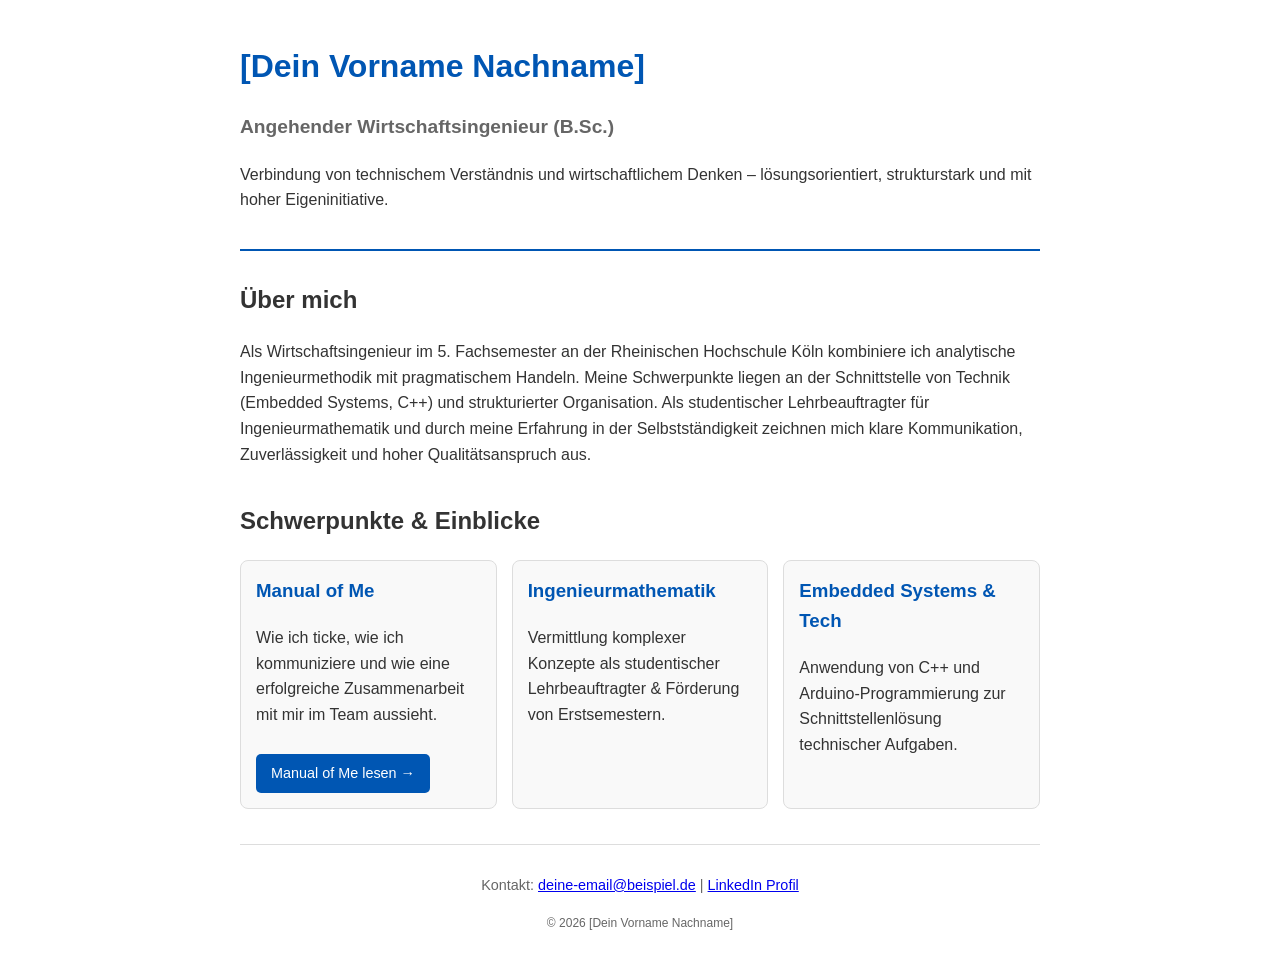
==== johnny.html @ 97c365d3 "Add files via upload" ====
<!DOCTYPE html>
<html lang="de">
<head>
    <meta charset="UTF-8">
    <meta name="viewport" content="width=device-width, initial-scale=1.0">
    <title>Portfolio | Angehender Wirtschaftsingenieur</title>
    <style>
        body { font-family: Arial, sans-serif; line-height: 1.6; max-width: 800px; margin: 0 auto; padding: 20px; color: #333; }
        header { border-bottom: 2px solid #0056b3; padding-bottom: 20px; margin-bottom: 30px; }
        h1 { color: #0056b3; margin-bottom: 5px; }
        .subtitle { font-size: 1.2em; color: #666; font-weight: bold; }
        section { margin-bottom: 35px; }
        .grid { display: grid; grid-template-columns: repeat(auto-fit, minmax(220px, 1fr)); gap: 15px; margin-top: 15px; }
        .card { border: 1px solid #ddd; padding: 15px; border-radius: 8px; background: #f9f9f9; }
        .card h3 { margin-top: 0; color: #0056b3; }
        .btn { display: inline-block; padding: 8px 15px; background-color: #0056b3; color: white; text-decoration: none; border-radius: 5px; font-size: 0.9em; margin-top: 10px; }
        footer { border-top: 1px solid #ddd; padding-top: 15px; font-size: 0.9em; color: #666; text-align: center; }
    </style>
</head>
<body>

    <!-- 1. Hero-Header -->
    <header>
        <h1>[Dein Vorname Nachname]</h1>
        <p class="subtitle">Angehender Wirtschaftsingenieur (B.Sc.)</p>
        <p>Verbindung von technischem Verständnis und wirtschaftlichem Denken – lösungsorientiert, strukturstark und mit hoher Eigeninitiative.</p>
    </header>

    <!-- 2. About / Profil -->
    <section>
        <h2>Über mich</h2>
        <p>
            Als Wirtschaftsingenieur im 5. Fachsemester an der Rheinischen Hochschule Köln kombiniere ich analytische Ingenieurmethodik mit pragmatischem Handeln. Meine Schwerpunkte liegen an der Schnittstelle von Technik (Embedded Systems, C++) und strukturierter Organisation. Als studentischer Lehrbeauftragter für Ingenieurmathematik und durch meine Erfahrung in der Selbstständigkeit zeichnen mich klare Kommunikation, Zuverlässigkeit und hoher Qualitätsanspruch aus.
        </p>
    </section>

    <!-- 3. Schwerpunkte & Highlights -->
    <section>
        <h2>Schwerpunkte & Einblicke</h2>
        <div class="grid">
            
            <div class="card">
                <h3>Manual of Me</h3>
                <p>Wie ich ticke, wie ich kommuniziere und wie eine erfolgreiche Zusammenarbeit mit mir im Team aussieht.</p>
                <a href="manual-of-me.html" class="btn">Manual of Me lesen →</a>
            </div>

            <div class="card">
                <h3>Ingenieurmathematik</h3>
                <p>Vermittlung komplexer Konzepte als studentischer Lehrbeauftragter & Förderung von Erstsemestern.</p>
            </div>

            <div class="card">
                <h3>Embedded Systems & Tech</h3>
                <p>Anwendung von C++ und Arduino-Programmierung zur Schnittstellenlösung technischer Aufgaben.</p>
            </div>

        </div>
    </section>

    <!-- 4. Footer / Kontakt -->
    <footer>
        <p>Kontakt: <a href="mailto:deine-email@beispiel.de">deine-email@beispiel.de</a> | <a href="https://linkedin.com/in/deinprofil" target="_blank">LinkedIn Profil</a></p>
        <p><small>&copy; 2026 [Dein Vorname Nachname]</small></p>
    </footer>

</body>
</html>
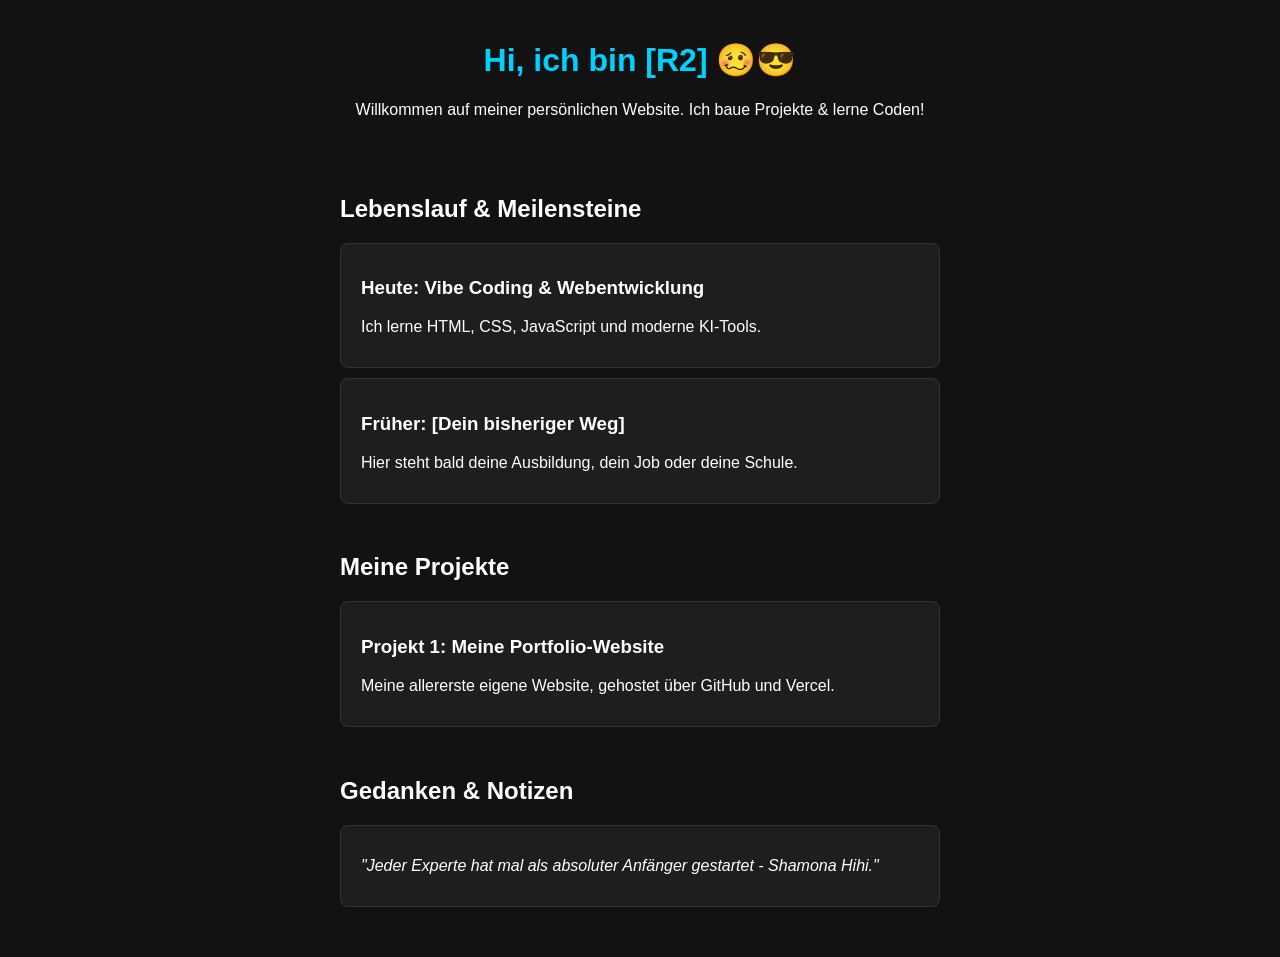
==== commit dacbacab: "Add files via upload" ====
--- a/johnny.html
+++ b/johnny.html
@@ -3,66 +3,42 @@
 <head>
     <meta charset="UTF-8">
     <meta name="viewport" content="width=device-width, initial-scale=1.0">
-    <title>Portfolio | Angehender Wirtschaftsingenieur</title>
-    <style>
-        body { font-family: Arial, sans-serif; line-height: 1.6; max-width: 800px; margin: 0 auto; padding: 20px; color: #333; }
-        header { border-bottom: 2px solid #0056b3; padding-bottom: 20px; margin-bottom: 30px; }
-        h1 { color: #0056b3; margin-bottom: 5px; }
-        .subtitle { font-size: 1.2em; color: #666; font-weight: bold; }
-        section { margin-bottom: 35px; }
-        .grid { display: grid; grid-template-columns: repeat(auto-fit, minmax(220px, 1fr)); gap: 15px; margin-top: 15px; }
-        .card { border: 1px solid #ddd; padding: 15px; border-radius: 8px; background: #f9f9f9; }
-        .card h3 { margin-top: 0; color: #0056b3; }
-        .btn { display: inline-block; padding: 8px 15px; background-color: #0056b3; color: white; text-decoration: none; border-radius: 5px; font-size: 0.9em; margin-top: 10px; }
-        footer { border-top: 1px solid #ddd; padding-top: 15px; font-size: 0.9em; color: #666; text-align: center; }
-    </style>
+    <title>Mein Portfolio</title>
+    <link rel="stylesheet" href="style.css">
 </head>
 <body>
 
-    <!-- 1. Hero-Header -->
     <header>
-        <h1>[Dein Vorname Nachname]</h1>
-        <p class="subtitle">Angehender Wirtschaftsingenieur (B.Sc.)</p>
-        <p>Verbindung von technischem Verständnis und wirtschaftlichem Denken – lösungsorientiert, strukturstark und mit hoher Eigeninitiative.</p>
+        <h1>Hi, ich bin [R2] 🥴😎</h1>
+        <p>Willkommen auf meiner persönlichen Website. Ich baue Projekte & lerne Coden!</p>
     </header>
 
-    <!-- 2. About / Profil -->
-    <section>
-        <h2>Über mich</h2>
-        <p>
-            Als Wirtschaftsingenieur im 5. Fachsemester an der Rheinischen Hochschule Köln kombiniere ich analytische Ingenieurmethodik mit pragmatischem Handeln. Meine Schwerpunkte liegen an der Schnittstelle von Technik (Embedded Systems, C++) und strukturierter Organisation. Als studentischer Lehrbeauftragter für Ingenieurmathematik und durch meine Erfahrung in der Selbstständigkeit zeichnen mich klare Kommunikation, Zuverlässigkeit und hoher Qualitätsanspruch aus.
-        </p>
-    </section>
-
-    <!-- 3. Schwerpunkte & Highlights -->
-    <section>
-        <h2>Schwerpunkte & Einblicke</h2>
-        <div class="grid">
-            
-            <div class="card">
-                <h3>Manual of Me</h3>
-                <p>Wie ich ticke, wie ich kommuniziere und wie eine erfolgreiche Zusammenarbeit mit mir im Team aussieht.</p>
-                <a href="manual-of-me.html" class="btn">Manual of Me lesen →</a>
-            </div>
-
-            <div class="card">
-                <h3>Ingenieurmathematik</h3>
-                <p>Vermittlung komplexer Konzepte als studentischer Lehrbeauftragter & Förderung von Erstsemestern.</p>
-            </div>
-
-            <div class="card">
-                <h3>Embedded Systems & Tech</h3>
-                <p>Anwendung von C++ und Arduino-Programmierung zur Schnittstellenlösung technischer Aufgaben.</p>
-            </div>
-
+    <section class="container">
+        <h2> Lebenslauf & Meilensteine</h2>
+        <div class="card">
+            <h3>Heute: Vibe Coding & Webentwicklung</h3>
+            <p>Ich lerne HTML, CSS, JavaScript und moderne KI-Tools.</p>
+        </div>
+        <div class="card">
+            <h3>Früher: [Dein bisheriger Weg]</h3>
+            <p>Hier steht bald deine Ausbildung, dein Job oder deine Schule.</p>
         </div>
     </section>
 
-    <!-- 4. Footer / Kontakt -->
-    <footer>
-        <p>Kontakt: <a href="mailto:deine-email@beispiel.de">deine-email@beispiel.de</a> | <a href="https://linkedin.com/in/deinprofil" target="_blank">LinkedIn Profil</a></p>
-        <p><small>&copy; 2026 [Dein Vorname Nachname]</small></p>
-    </footer>
+    <section class="container">
+        <h2> Meine Projekte</h2>
+        <div class="card">
+            <h3>Projekt 1: Meine Portfolio-Website</h3>
+            <p>Meine allererste eigene Website, gehostet über GitHub und Vercel.</p>
+        </div>
+    </section>
+
+    <section class="container">
+        <h2> Gedanken & Notizen</h2>
+        <div class="card">
+            <p><em>"Jeder Experte hat mal als absoluter Anfänger gestartet - Shamona Hihi."</em></p>
+        </div>
+    </section>
 
 </body>
 </html>
--- a/style.css
+++ b/style.css
@@ -0,0 +1,33 @@
+body {
+    font-family: Arial, sans-serif;
+    background-color: #121212;
+    color: #ffffff;
+    margin: 0;
+    padding: 20px;
+    display: flex;
+    flex-direction: column;
+    align-items: center;
+}
+
+header {
+    text-align: center;
+    margin-bottom: 40px;
+}
+
+h1 {
+    color: #00d2ff;
+}
+
+.container {
+    width: 100%;
+    max-width: 600px;
+    margin-bottom: 30px;
+}
+
+.card {
+    background-color: #1e1e1e;
+    padding: 15px 20px;
+    border-radius: 8px;
+    margin-top: 10px;
+    border: 1px solid #333;
+}
